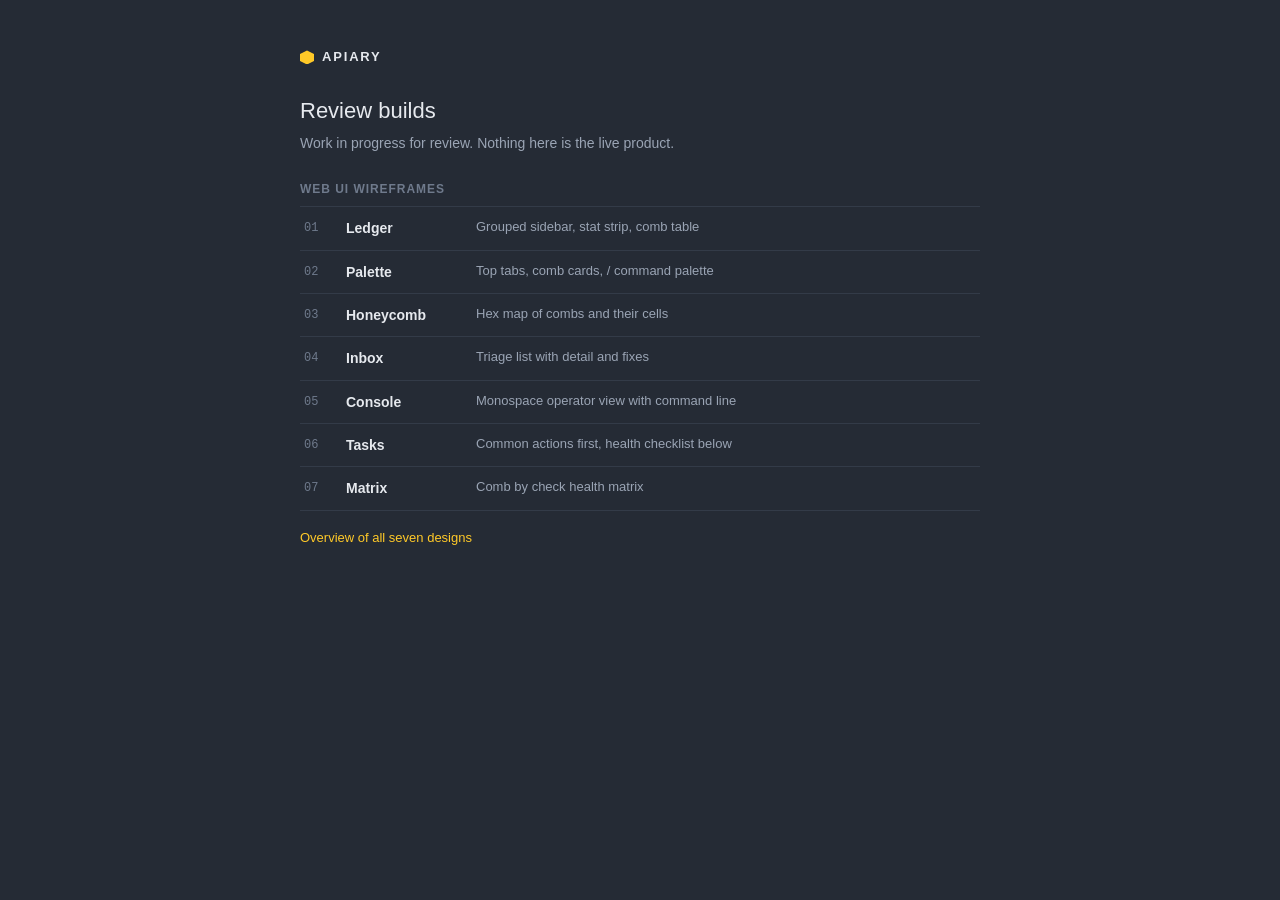
==== deploy/index.html @ 43036e96 "Add a landing page for /deploy/ Cloudflare Pages has no index for /deploy/, so the bare directory UR" ====
<!doctype html>
<html lang="en">
<head>
<meta charset="utf-8">
<meta name="viewport" content="width=device-width, initial-scale=1">
<title>Apiary Review Builds</title>
<link rel="stylesheet" href="ui-wireframes/wf-base.css">
<style>
  main { max-width: 720px; margin: 0 auto; padding: 48px 20px 80px; }
  .brand { display: flex; align-items: center; gap: 8px; font-weight: 700; letter-spacing: .14em; font-size: 13px; margin-bottom: 28px; }
  .brand b { width: 14px; height: 14px; background: var(--accent); clip-path: polygon(50% 0,100% 25%,100% 75%,50% 100%,0 75%,0 25%); }
  h1 { font-size: 22px; font-weight: 500; margin: 0 0 6px; }
  p { color: var(--muted); margin: 0 0 28px; }
  h2 { font-size: 12px; font-weight: 600; color: var(--faint); text-transform: uppercase; letter-spacing: .08em; margin: 0 0 8px; }
  ul { list-style: none; margin: 0; padding: 0; border-top: 1px solid var(--line-soft); }
  li a { display: grid; grid-template-columns: 32px 120px 1fr; gap: 10px; padding: 11px 4px; border-bottom: 1px solid var(--line-soft); }
  li a:hover { background: var(--bg-2); }
  li small { color: var(--faint); font-family: var(--mono); font-size: 12px; padding-top: 2px; }
  li b { font-weight: 600; }
  li span { color: var(--muted); font-size: 13px; }
  .all { display: inline-block; margin-top: 18px; color: var(--accent); font-size: 13px; }
</style>
</head>
<body>
<main>
  <div class="brand"><b></b>APIARY</div>
  <h1>Review builds</h1>
  <p>Work in progress for review. Nothing here is the live product.</p>
  <h2>Web UI wireframes</h2>
  <ul>
    <li><a href="ui-wireframes/01-ledger.html"><small>01</small><b>Ledger</b><span>Grouped sidebar, stat strip, comb table</span></a></li>
    <li><a href="ui-wireframes/02-palette.html"><small>02</small><b>Palette</b><span>Top tabs, comb cards, / command palette</span></a></li>
    <li><a href="ui-wireframes/03-honeycomb.html"><small>03</small><b>Honeycomb</b><span>Hex map of combs and their cells</span></a></li>
    <li><a href="ui-wireframes/04-inbox.html"><small>04</small><b>Inbox</b><span>Triage list with detail and fixes</span></a></li>
    <li><a href="ui-wireframes/05-console.html"><small>05</small><b>Console</b><span>Monospace operator view with command line</span></a></li>
    <li><a href="ui-wireframes/06-tasks.html"><small>06</small><b>Tasks</b><span>Common actions first, health checklist below</span></a></li>
    <li><a href="ui-wireframes/07-matrix.html"><small>07</small><b>Matrix</b><span>Comb by check health matrix</span></a></li>
  </ul>
  <a class="all" href="ui-wireframes/index.html">Overview of all seven designs</a>
</main>
</body>
</html>
---- deploy/ui-wireframes/wf-base.css ----
/* Shared base for the Apiary web UI wireframes.
   Tokens follow the seven-state status vocabulary in
   apiary/docs/web-ui-redesign.md section 3.1. */
:root {
  --bg: #252b35;
  --bg-2: #2c333f;
  --bg-3: #343c4a;
  --line: #3d4655;
  --line-soft: #333b48;
  --ink: #e6e9ee;
  --muted: #9aa4b4;
  --faint: #6f7a8c;
  --accent: #ffc928;
  --accent-ink: #1b1d22;

  --ok: #6fcf97;
  --warn: #e9a23b;
  --crit: #f07171;
  --unk: #8a93a3;
  --na: #7f9cf5;
  --stale: #8a93a3;
  --contra: #d47fe0;

  --radius: 6px;
  --sans: -apple-system, BlinkMacSystemFont, "Segoe UI", Inter, Roboto, "Helvetica Neue", Arial, sans-serif;
  --mono: ui-monospace, SFMono-Regular, Menlo, Consolas, "Liberation Mono", monospace;
}

* { box-sizing: border-box; }
html, body { margin: 0; padding: 0; }
body {
  background: var(--bg);
  color: var(--ink);
  font: 14px/1.45 var(--sans);
  -webkit-font-smoothing: antialiased;
}
a { color: inherit; text-decoration: none; }
button { font: inherit; color: inherit; }
.mono { font-family: var(--mono); }
.muted { color: var(--muted); }
.faint { color: var(--faint); }
.num { font-variant-numeric: tabular-nums; }

/* Status dot and chip */
.dot { display: inline-block; width: 8px; height: 8px; border-radius: 50%; background: var(--unk); flex: none; }
.dot.ok { background: var(--ok); }
.dot.warn { background: var(--warn); }
.dot.crit { background: var(--crit); }
.dot.unk { background: transparent; border: 1.5px solid var(--unk); }
.dot.na { background: var(--na); opacity: .7; }
.dot.stale { background: transparent; border: 1.5px dashed var(--stale); }
.dot.contra { background: var(--contra); box-shadow: 0 0 0 2px rgba(212,127,224,.25); }

.chip {
  display: inline-flex; align-items: center; gap: 6px;
  padding: 1px 8px; border-radius: 999px;
  font-size: 12px; line-height: 18px;
  border: 1px solid var(--line); color: var(--muted);
  white-space: nowrap;
}
.chip.ok { color: var(--ok); border-color: rgba(111,207,151,.35); }
.chip.warn { color: var(--warn); border-color: rgba(233,162,59,.4); }
.chip.crit { color: var(--crit); border-color: rgba(240,113,113,.4); }
.chip.stale { border-style: dashed; }
.chip.na { color: var(--na); border-color: rgba(127,156,245,.35); }

/* Thin meter */
.meter { height: 4px; background: var(--line-soft); border-radius: 2px; overflow: hidden; }
.meter > i { display: block; height: 100%; background: var(--muted); border-radius: 2px; }
.meter > i.warn { background: var(--warn); }

/* Buttons */
.btn {
  display: inline-flex; align-items: center; gap: 6px;
  height: 30px; padding: 0 12px; border-radius: var(--radius);
  border: 1px solid var(--line); background: var(--bg-2);
  cursor: pointer; font-size: 13px; white-space: nowrap;
}
.btn:hover { background: var(--bg-3); }
.btn.primary { background: var(--accent); color: var(--accent-ink); border-color: var(--accent); font-weight: 600; }
.btn.primary:hover { filter: brightness(1.05); }
.btn.ghost { background: transparent; }
kbd {
  font: 11px/1 var(--mono); padding: 2px 5px; border-radius: 4px;
  border: 1px solid var(--line); color: var(--muted); background: var(--bg);
}

/* Wireframe switcher pill (not part of any design) */
.wf-pill {
  position: fixed; right: 14px; bottom: 14px; z-index: 999;
  display: flex; align-items: center; gap: 2px;
  background: rgba(20,24,30,.92); border: 1px solid #4a5363;
  border-radius: 999px; padding: 3px; font: 12px/1 var(--sans);
  box-shadow: 0 4px 16px rgba(0,0,0,.35);
}
.wf-pill a, .wf-pill span { padding: 6px 10px; border-radius: 999px; color: #c9d0db; }
.wf-pill a:hover { background: #333b48; color: #fff; }
.wf-pill span { color: #fff; }
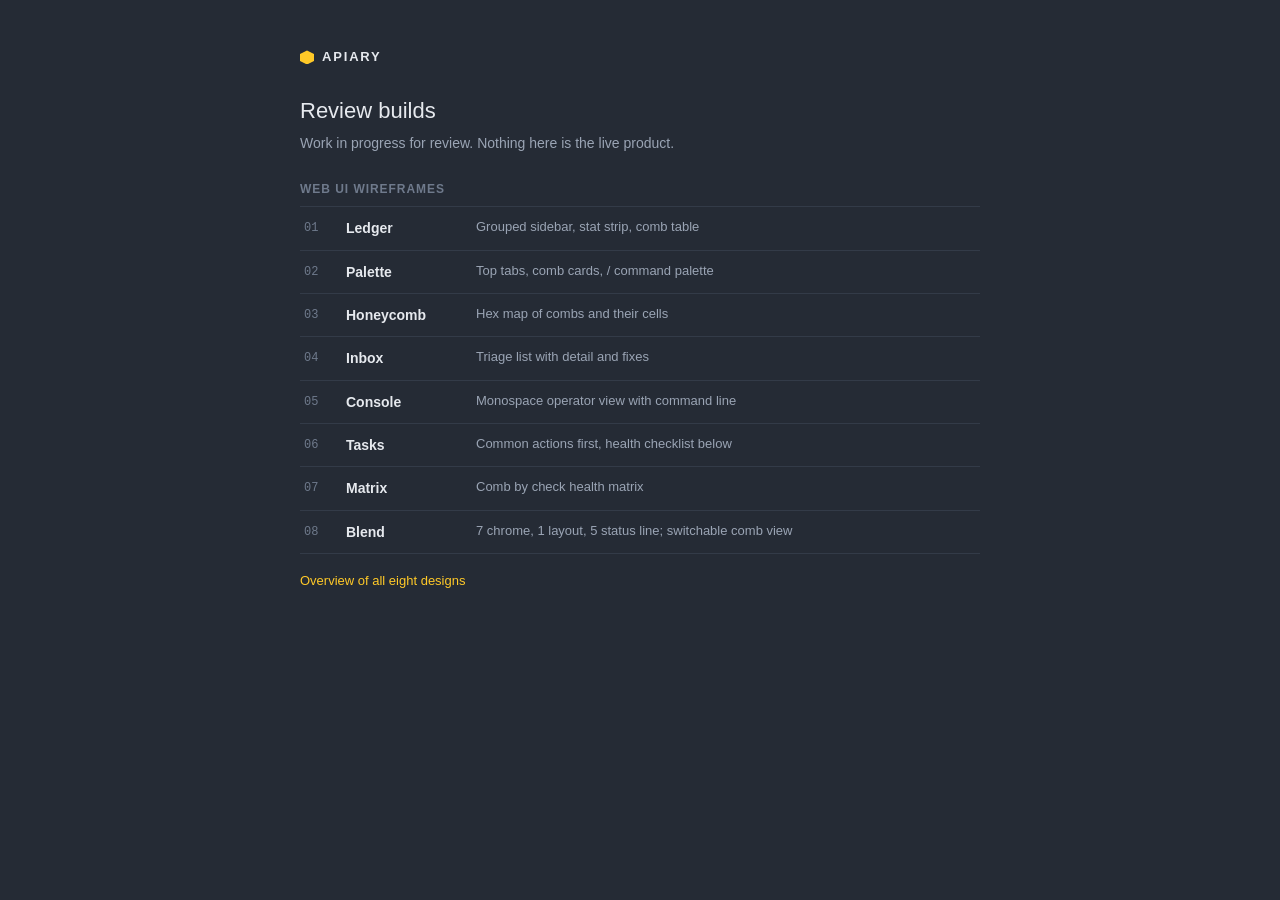
==== commit d257b43b: "Add wireframe 08, a blend of designs 1, 5, and 7 Sidebar and top bar from 7, layout from 1, and the " ====
--- a/deploy/index.html
+++ b/deploy/index.html
@@ -35,8 +35,9 @@
     <li><a href="ui-wireframes/05-console.html"><small>05</small><b>Console</b><span>Monospace operator view with command line</span></a></li>
     <li><a href="ui-wireframes/06-tasks.html"><small>06</small><b>Tasks</b><span>Common actions first, health checklist below</span></a></li>
     <li><a href="ui-wireframes/07-matrix.html"><small>07</small><b>Matrix</b><span>Comb by check health matrix</span></a></li>
+    <li><a href="ui-wireframes/08-blend.html"><small>08</small><b>Blend</b><span>7 chrome, 1 layout, 5 status line; switchable comb view</span></a></li>
   </ul>
-  <a class="all" href="ui-wireframes/index.html">Overview of all seven designs</a>
+  <a class="all" href="ui-wireframes/index.html">Overview of all eight designs</a>
 </main>
 </body>
 </html>
